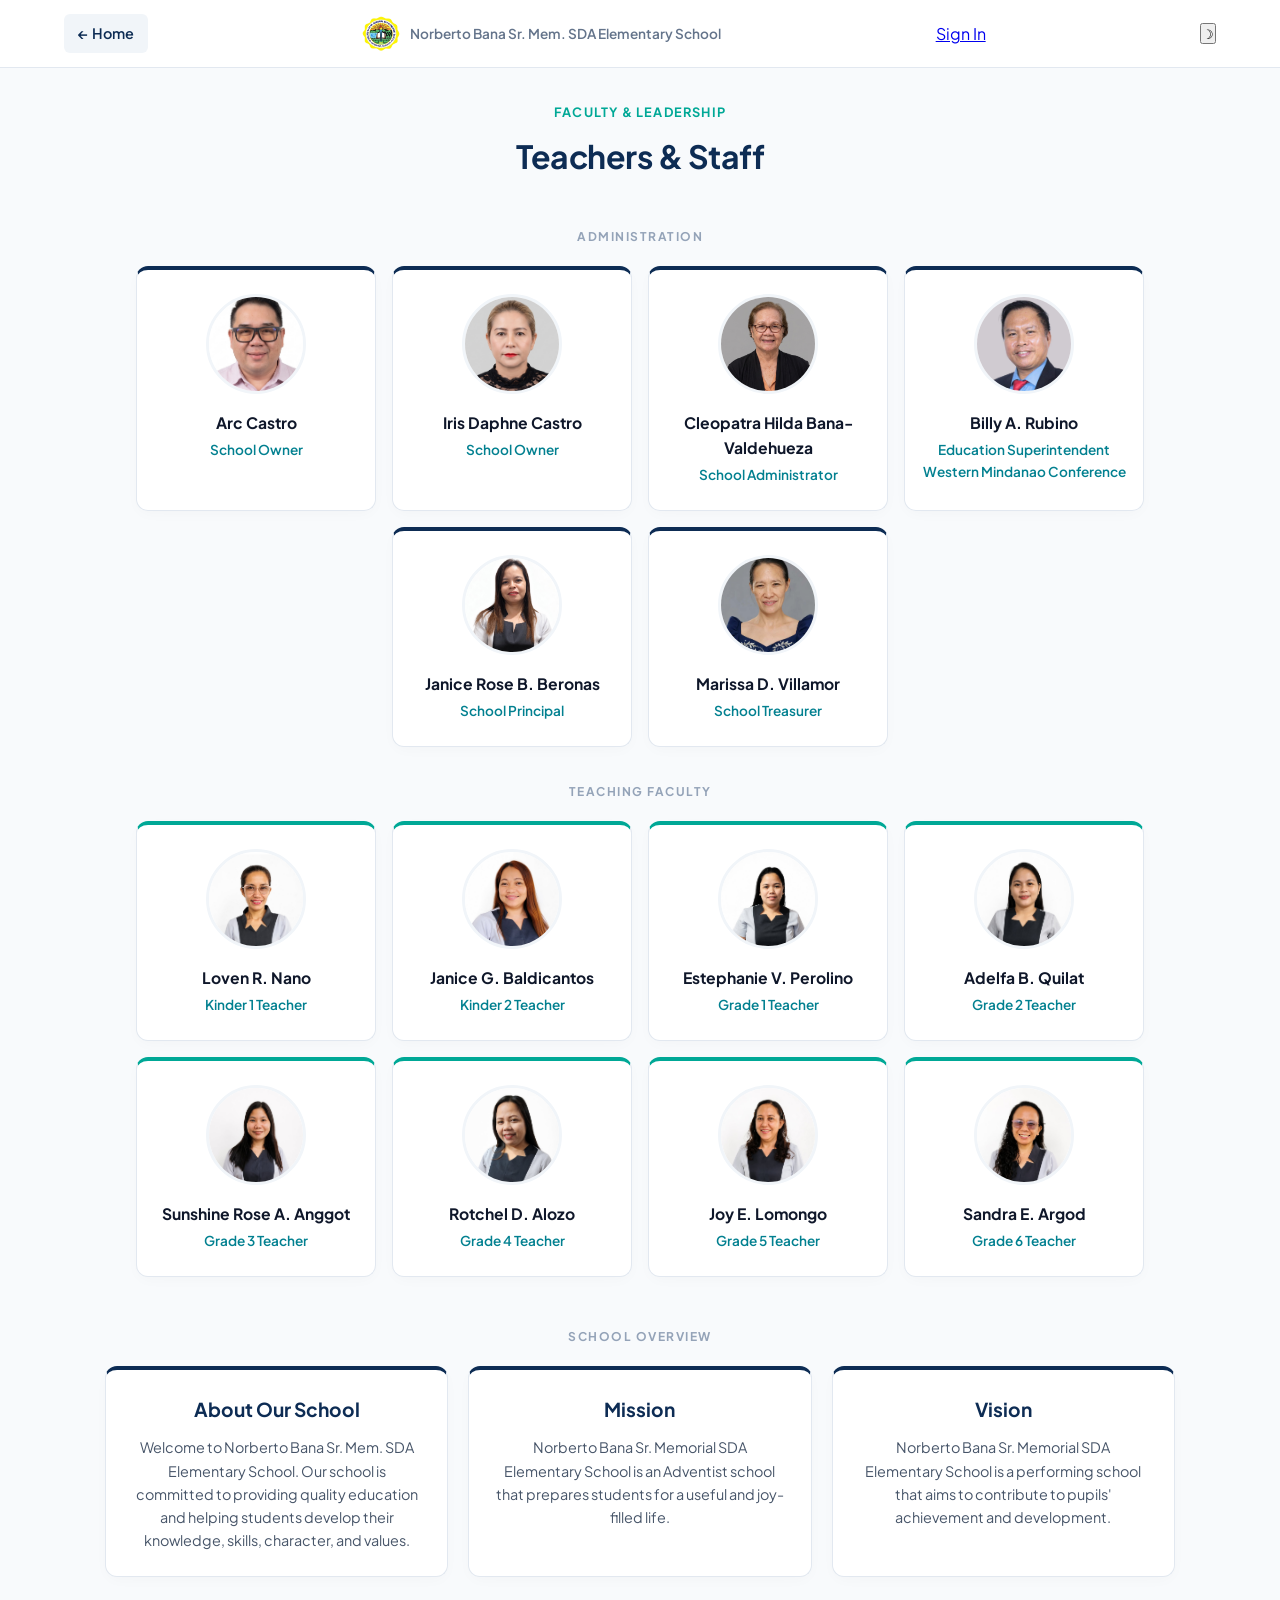
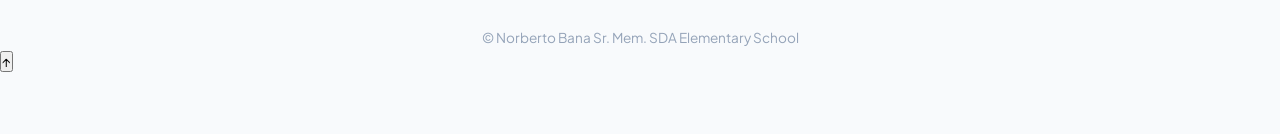
==== about.html @ b0df0425 "Add files via upload" ====
<!DOCTYPE html>
<html lang="en">
<head>
  <meta charset="UTF-8">
  <meta name="viewport" content="width=device-width, initial-scale=1.0">
  <title>About Our School | NBANA SDA Elementary School</title>
  
  <link rel="preconnect" href="https://fonts.googleapis.com">
  <link rel="preconnect" href="https://fonts.gstatic.com" crossorigin>
  <link href="https://fonts.googleapis.com/css2?family=Plus+Jakarta+Sans:wght@400;500;600;700&display=swap" rel="stylesheet">

  <style>
    * {
      margin: 0;
      padding: 0;
      box-sizing: border-box;
      font-family: 'Plus Jakarta Sans', 'Segoe UI', sans-serif;
    }

    body {
      background-color: #f8fafc;
      color: #334155;
      line-height: 1.6;
      padding-bottom: 60px;
    }

    /* Top Navigation */
    .top-bar {
      background-color: #ffffff;
      border-bottom: 1px solid #e2e8f0;
      padding: 14px 5%;
      display: flex;
      justify-content: space-between;
      align-items: center;
      position: sticky;
      top: 0;
      z-index: 100;
    }

    .back-btn {
      display: inline-flex;
      align-items: center;
      gap: 6px;
      color: #0d2c54;
      text-decoration: none;
      font-weight: 600;
      font-size: 0.9rem;
      padding: 8px 14px;
      border-radius: 6px;
      background-color: #f1f5f9;
      transition: all 0.2s ease;
    }

    .back-btn:hover {
      background-color: #0d2c54;
      color: #ffffff;
    }

    .school-brand {
      display: flex;
      align-items: center;
      gap: 10px;
    }

    .school-logo-img {
      height: 38px;
      width: auto;
      object-fit: contain;
    }

    .school-tag {
      font-size: 0.85rem;
      font-weight: 600;
      color: #64748b;
      text-align: right;
    }

    /* Header Section */
    .header-section {
      text-align: center;
      padding: 30px 20px 10px;
      max-width: 800px;
      margin: 0 auto;
    }

    .subtitle-badge {
      display: inline-block;
      color: #00a896;
      font-weight: 700;
      font-size: 0.8rem;
      text-transform: uppercase;
      letter-spacing: 1.2px;
      margin-bottom: 8px;
    }

    .header-section h1 {
      color: #0d2c54;
      font-size: 2rem;
      font-weight: 700;
      letter-spacing: -0.5px;
    }

    /* Main Container */
    .container {
      max-width: 1100px;
      margin: 0 auto;
      padding: 0 15px;
    }

    /* Section Labels */
    .section-label {
      text-align: center;
      font-size: 0.75rem;
      font-weight: 700;
      text-transform: uppercase;
      letter-spacing: 1.5px;
      color: #94a3b8;
      margin: 35px 0 20px;
    }

    /* Flex Grids */
    .grid-row {
      display: flex;
      justify-content: center;
      gap: 16px;
      flex-wrap: wrap;
    }

    /* Card Base */
    .card {
      background: #ffffff;
      border: 1px solid #e2e8f0;
      border-radius: 12px;
      padding: 24px 16px;
      text-align: center;
      box-shadow: 0 4px 15px -3px rgba(0, 0, 0, 0.03);
      transition: transform 0.2s ease, box-shadow 0.2s ease;
      width: 100%;
      max-width: 240px;
    }

    .card:hover {
      transform: translateY(-3px);
      box-shadow: 0 10px 25px -5px rgba(0, 0, 0, 0.08);
      border-color: #cbd5e1;
    }

    .card-admin {
      border-top: 4px solid #0d2c54;
    }

    .card-teacher {
      border-top: 4px solid #00a896;
    }

    .img-wrapper {
      width: 100px;
      height: 100px;
      margin: 0 auto 16px;
    }

    .img-wrapper img {
      width: 100%;
      height: 100%;
      border-radius: 50%;
      object-fit: cover;
      border: 3px solid #f1f5f9;
      background-color: #f1f5f9;
    }

    .card h3 {
      color: #0f172a;
      font-size: 0.98rem;
      font-weight: 700;
      margin-bottom: 4px;
    }

    .card .role {
      color: #028090;
      font-size: 0.85rem;
      font-weight: 600;
    }

    /* Info Cards (About, Mission, Vision) */
    .info-grid {
      display: grid;
      grid-template-columns: repeat(auto-fit, minmax(260px, 1fr));
      gap: 20px;
      margin-top: 10px;
    }

    .info-card {
      background: #ffffff;
      border: 1px solid #e2e8f0;
      border-radius: 12px;
      padding: 24px;
      text-align: center;
      border-top: 4px solid #0d2c54;
      box-shadow: 0 4px 15px -3px rgba(0, 0, 0, 0.03);
    }

    .info-card h2 {
      color: #0d2c54;
      font-size: 1.2rem;
      font-weight: 700;
      margin-bottom: 12px;
    }

    .info-card p {
      color: #475569;
      font-size: 0.9rem;
      line-height: 1.6;
    }

    /* Footer Note */
    .footer-note {
      text-align: center;
      margin-top: 50px;
      color: #94a3b8;
      font-size: 0.85rem;
    }

    /* Mobile Responsiveness */
    @media (max-width: 600px) {
      .top-bar {
        flex-direction: column;
        gap: 8px;
        text-align: center;
      }
      .school-brand {
        flex-direction: column;
        gap: 4px;
      }
      .school-tag {
        text-align: center;
        font-size: 0.8rem;
      }
      .header-section h1 {
        font-size: 1.6rem;
      }
      .card {
        max-width: 100%;
      }
    }
  </style>
</head>
<body>

  <div class="top-bar">
    <a href="index.html" class="back-btn">
      &#8592; Home
    </a>
    <div class="school-brand">
      <img src="logo.png" alt="NBANA Logo" class="school-logo-img">
      <span class="school-tag">Norberto Bana Sr. Mem. SDA Elementary School</span>
    </div>
    <div class="nav-auth"></div>
  </div>

  <div class="header-section">
    <span class="subtitle-badge">Faculty & Leadership</span>
    <h1>Teachers & Staff</h1>
  </div>

  <div class="container">
    
    <div class="section-label">Administration</div>
    <div class="grid-row">

      <div class="card card-admin">
        <div class="img-wrapper">
          <img src="owner1.jpg" alt="School Administrator">
        </div>
        <h3>Arc Castro</h3>
        <p class="role">School Owner</p>
      </div>

      <div class="card card-admin">
        <div class="img-wrapper">
          <img src="owner2.jpg" alt="School Registrar">
        </div>
        <h3>Iris Daphne Castro</h3>
        <p class="role">School Owner</p>
      </div>

      <div class="card card-admin">
        <div class="img-wrapper">
          <img src="admin1.jpg" alt="School Administrator">
        </div>
        <h3>Cleopatra Hilda Bana-Valdehueza</h3>
        <p class="role">School Administrator</p>
      </div>

      <div class="card card-admin">
        <div class="img-wrapper">
          <img src="admin2.jpg" alt="School Registrar">
        </div>
        <h3>Billy A. Rubino</h3>
        <p class="role">Education Superintendent
Western Mindanao Conference</p>
      </div>      

      <div class="card card-admin">
        <div class="img-wrapper">
          <img src="principal.jpg" alt="Janice Rose B. Beronas">
        </div>
        <h3>Janice Rose B. Beronas</h3>
        <p class="role">School Principal</p>
      </div>

      <div class="card card-admin">
        <div class="img-wrapper">
          <img src="treasurer.jpg" alt="Janice Rose B. Beronas">
        </div>
        <h3>Marissa D. Villamor</h3>
        <p class="role">School Treasurer</p>
      </div>      


    </div>

    <div class="section-label">Teaching Faculty</div>
    <div class="grid-row">
      
      <div class="card card-teacher">
        <div class="img-wrapper">
          <img src="teacher1.jpg" alt="Loven R. Nano">
        </div>
        <h3>Loven R. Nano</h3>
        <p class="role">Kinder 1 Teacher</p>
      </div>

      <div class="card card-teacher">
        <div class="img-wrapper">
          <img src="teacher2.jpg" alt="Janice G. Baldicantos">
        </div>
        <h3>Janice G. Baldicantos</h3>
        <p class="role">Kinder 2 Teacher</p>
      </div>

      <div class="card card-teacher">
        <div class="img-wrapper">
          <img src="teacher3.jpg" alt="Estephanie V. Perolino">
        </div>
        <h3>Estephanie V. Perolino</h3>
        <p class="role">Grade 1 Teacher</p>
      </div>

      <div class="card card-teacher">
        <div class="img-wrapper">
          <img src="teacher4.jpg" alt="Adelfa B. Quilat">
        </div>
        <h3>Adelfa B. Quilat</h3>
        <p class="role">Grade 2 Teacher</p>
      </div>

      <div class="card card-teacher">
        <div class="img-wrapper">
          <img src="teacher5.jpg" alt="Sunshine Rose A. Anggot">
        </div>
        <h3>Sunshine Rose A. Anggot</h3>
        <p class="role">Grade 3 Teacher</p>
      </div>

      <div class="card card-teacher">
        <div class="img-wrapper">
          <img src="teacher6.jpg" alt="Rotchel D. Alozo">
        </div>
        <h3>Rotchel D. Alozo</h3>
        <p class="role">Grade 4 Teacher</p>
      </div>

      <div class="card card-teacher">
        <div class="img-wrapper">
          <img src="teacher7.jpg" alt="Joy E. Lomongo">
        </div>
        <h3>Joy E. Lomongo</h3>
        <p class="role">Grade 5 Teacher</p>
      </div>

      <div class="card card-teacher">
        <div class="img-wrapper">
          <img src="teacher8.jpg" alt="Sandra E. Argod">
        </div>
        <h3>Sandra E. Argod</h3>
        <p class="role">Grade 6 Teacher</p>
      </div>

    </div>

    <div class="section-label" style="margin-top: 50px;">School Overview</div>
    <div class="info-grid">
      
      <div class="info-card">
        <h2>About Our School</h2>
        <p>Welcome to Norberto Bana Sr. Mem. SDA Elementary School. Our school is committed to providing quality education and helping students develop their knowledge, skills, character, and values.</p>
      </div>

      <div class="info-card">
        <h2>Mission</h2>
        <p>Norberto Bana Sr. Memorial SDA Elementary School is an Adventist school that prepares students for a useful and joy-filled life.</p>
      </div>

      <div class="info-card">
        <h2>Vision</h2>
        <p>Norberto Bana Sr. Memorial SDA Elementary School is a performing school that aims to contribute to pupils' achievement and development.</p>
      </div>

    </div>

    <div class="footer-note">
      &copy; Norberto Bana Sr. Mem. SDA Elementary School
    </div>

  </div>

  <script src="app.js"></script>
</body>
</html>
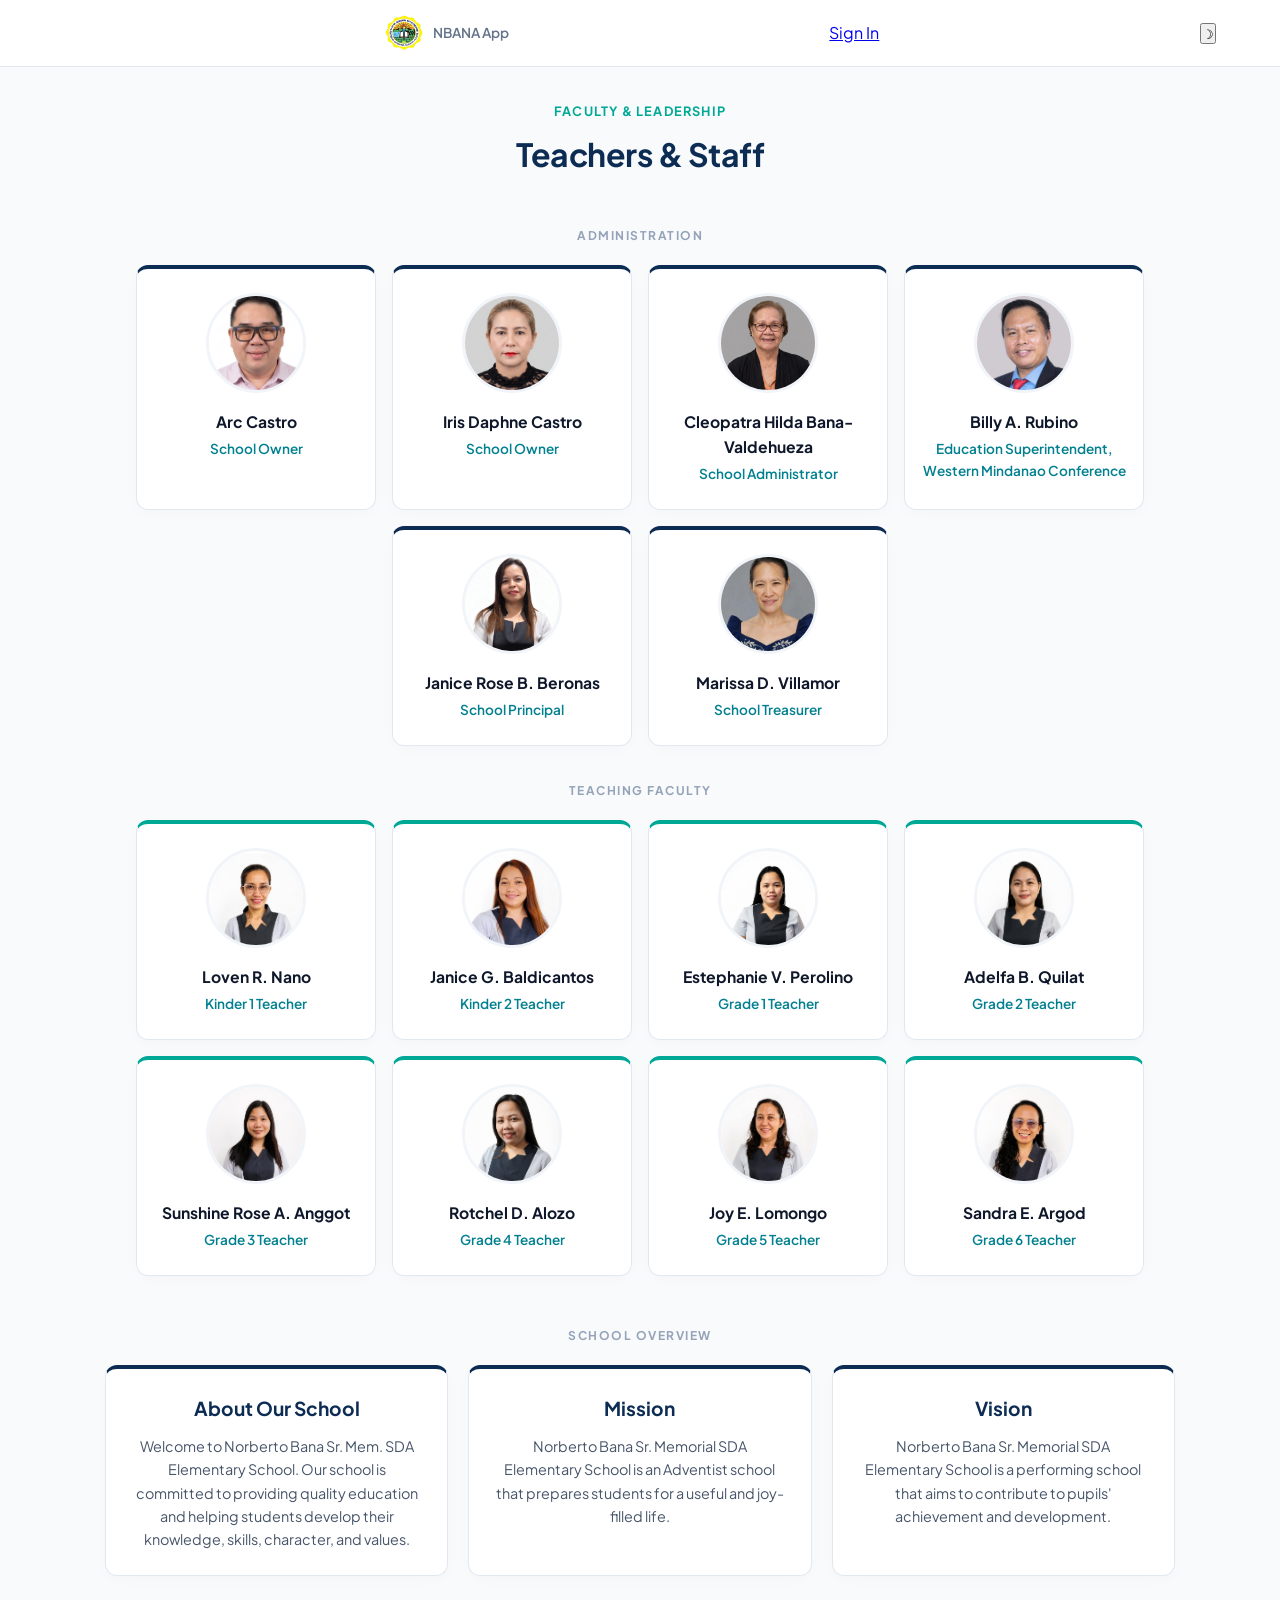
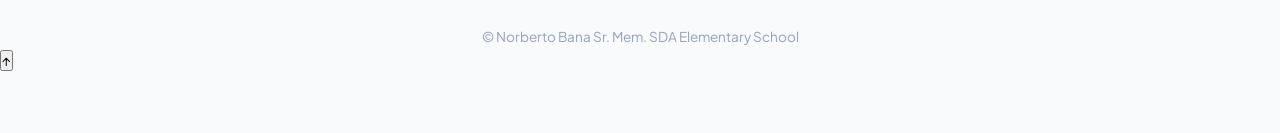
==== commit 8d0c62cc: "Show the real faculty listing in the portal and give every teacher an account The Faculty & Staff se" ====
--- a/about.html
+++ b/about.html
@@ -8,6 +8,13 @@
   <link rel="preconnect" href="https://fonts.googleapis.com">
   <link rel="preconnect" href="https://fonts.gstatic.com" crossorigin>
   <link href="https://fonts.googleapis.com/css2?family=Plus+Jakarta+Sans:wght@400;500;600;700&display=swap" rel="stylesheet">
+  <link rel="icon" type="image/png" href="logo.png">
+  <link rel="apple-touch-icon" href="logo.png">
+  <link rel="manifest" href="manifest.json">
+  <meta name="theme-color" content="#0b1f3a">
+  <meta name="mobile-web-app-capable" content="yes">
+  <meta name="apple-mobile-web-app-capable" content="yes">
+  <meta name="apple-mobile-web-app-status-bar-style" content="black-translucent">
 
   <style>
     * {
@@ -247,12 +254,12 @@
 <body>
 
   <div class="top-bar">
-    <a href="index.html" class="back-btn">
-      &#8592; Home
-    </a>
-    <div class="school-brand">
+    <!-- Header nav buttons removed: the header only shows the logo and app name -->
+    <div class="nav-spacer" aria-hidden="true"></div>
+    <!-- Header brand: logo + app name only, deliberately not a link -->
+    <div class="school-brand" role="img" aria-label="NBANA App">
       <img src="logo.png" alt="NBANA Logo" class="school-logo-img">
-      <span class="school-tag">Norberto Bana Sr. Mem. SDA Elementary School</span>
+      <span class="school-tag">NBANA App</span>
     </div>
     <div class="nav-auth"></div>
   </div>
@@ -265,7 +272,9 @@
   <div class="container">
     
     <div class="section-label">Administration</div>
-    <div class="grid-row">
+    <!-- Kept as plain HTML so the page works without JavaScript; app.js refreshes
+         the cards from the shared faculty list (faculty-roster.js + cloud edits). -->
+    <div class="grid-row" id="facAdmins">
 
       <div class="card card-admin">
         <div class="img-wrapper">
@@ -320,7 +329,7 @@
     </div>
 
     <div class="section-label">Teaching Faculty</div>
-    <div class="grid-row">
+    <div class="grid-row" id="facTeachers">
       
       <div class="card card-teacher">
         <div class="img-wrapper">
@@ -414,6 +423,8 @@
 
   </div>
 
+  <script src="faculty-roster.js"></script>
+  <script src="supabase-config.js"></script>
   <script src="app.js"></script>
 </body>
 </html>
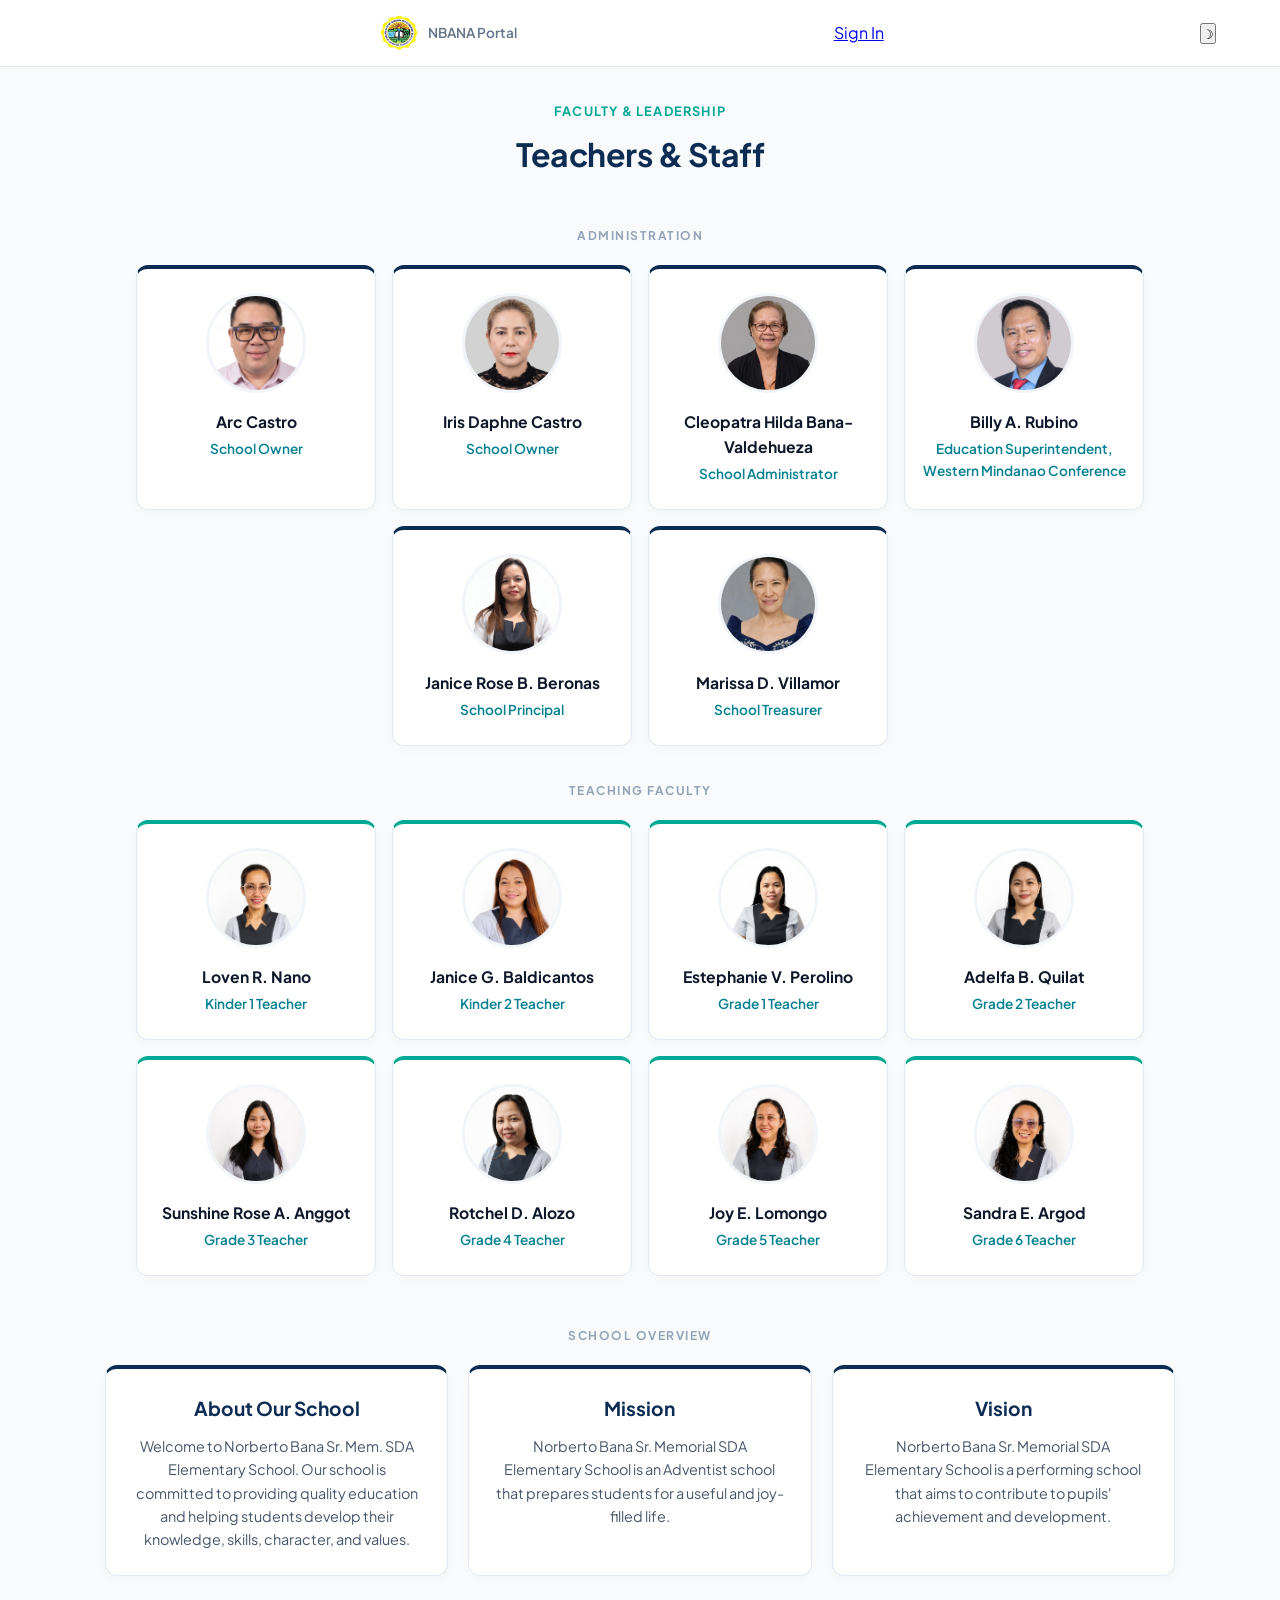
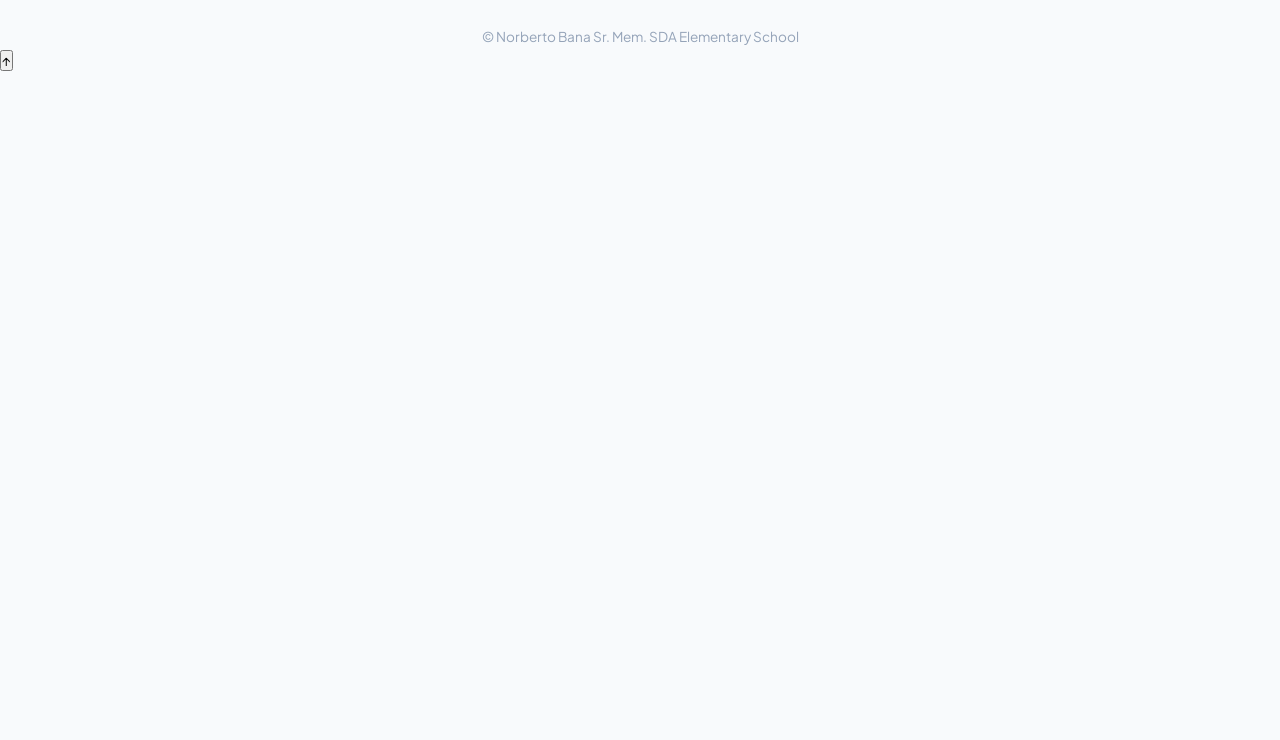
==== commit 2c05dd16: "Streamline the PC sign-in page and restore the two-state message-monitoring switch The desktop sign-" ====
--- a/about.html
+++ b/about.html
@@ -253,13 +253,22 @@
 </head>
 <body>
 
+  <!-- PC popup loading: logo + loading animation over a blurred background -->
+  <div class="pc-load" id="pcLoad" aria-hidden="true">
+    <div class="pc-load-card">
+      <img src="logo.png" alt="" class="pc-load-logo">
+      <span class="pc-load-ring"></span>
+      <span class="pc-load-text">Loading</span>
+    </div>
+  </div>
+
   <div class="top-bar">
     <!-- Header nav buttons removed: the header only shows the logo and app name -->
     <div class="nav-spacer" aria-hidden="true"></div>
     <!-- Header brand: logo + app name only, deliberately not a link -->
-    <div class="school-brand" role="img" aria-label="NBANA App">
+    <div class="school-brand" role="img" aria-label="NBANA Portal">
       <img src="logo.png" alt="NBANA Logo" class="school-logo-img">
-      <span class="school-tag">NBANA App</span>
+      <span class="school-tag">NBANA Portal</span>
     </div>
     <div class="nav-auth"></div>
   </div>
@@ -426,5 +435,17 @@
   <script src="faculty-roster.js"></script>
   <script src="supabase-config.js"></script>
   <script src="app.js"></script>
+
+  <script>
+    /* PC popup loading: keep the logo and loading animation visible briefly */
+    (function () {
+      var ov = document.getElementById('pcLoad');
+      if (!ov) return;
+      setTimeout(function () {
+        ov.classList.add('gone');
+        setTimeout(function () { if (ov.parentNode) ov.parentNode.removeChild(ov); }, 450);
+      }, 900);
+    })();
+  </script>
 </body>
 </html>
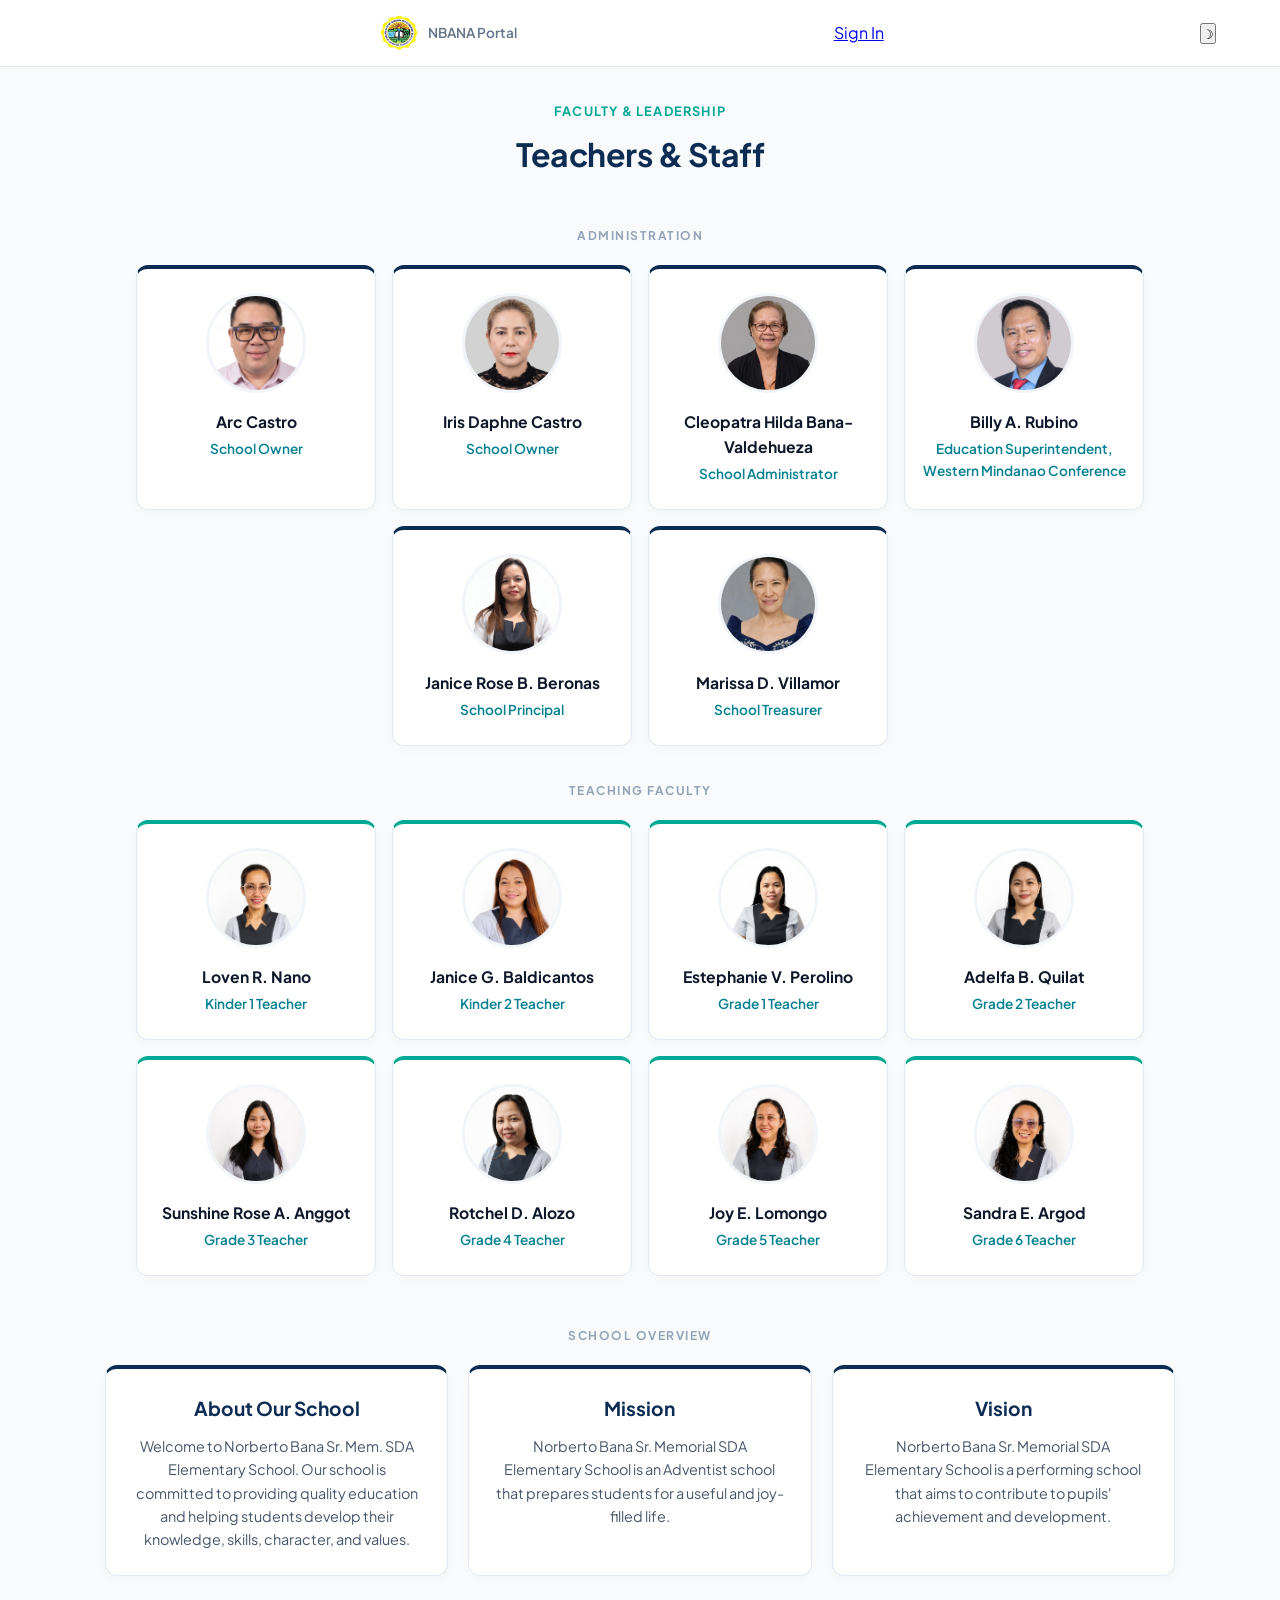
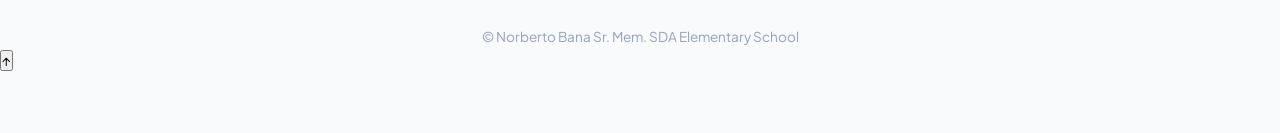
==== commit a2894306: "Show the loading popup on desktop only Phones and the installed app already open with the launch spl" ====
--- a/about.html
+++ b/about.html
@@ -437,10 +437,14 @@
   <script src="app.js"></script>
 
   <script>
-    /* PC popup loading: keep the logo and loading animation visible briefly */
+    /* PC popup loading: desktop only — phones already show the app splash */
     (function () {
       var ov = document.getElementById('pcLoad');
       if (!ov) return;
+      if (document.body.classList.contains('app-mode') || window.innerWidth <= 860) {
+        if (ov.parentNode) ov.parentNode.removeChild(ov);
+        return;
+      }
       setTimeout(function () {
         ov.classList.add('gone');
         setTimeout(function () { if (ov.parentNode) ov.parentNode.removeChild(ov); }, 450);
